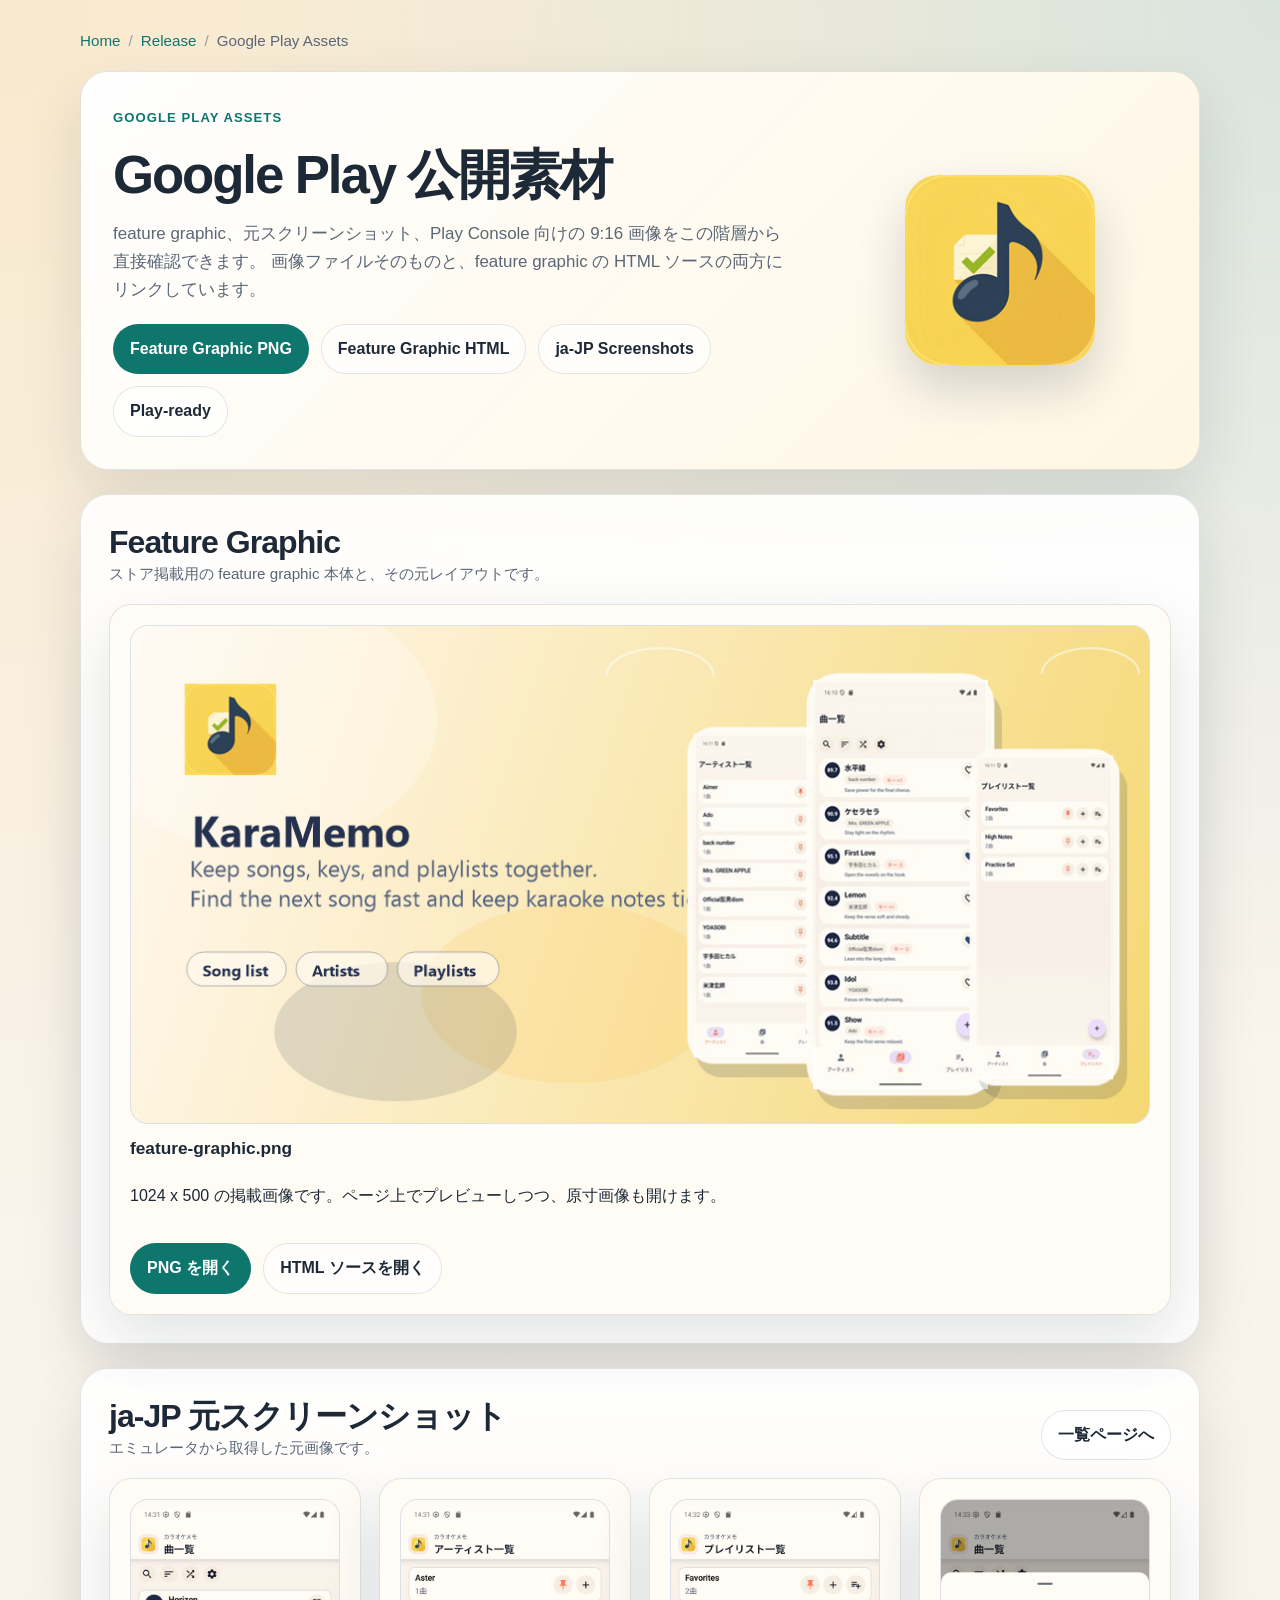
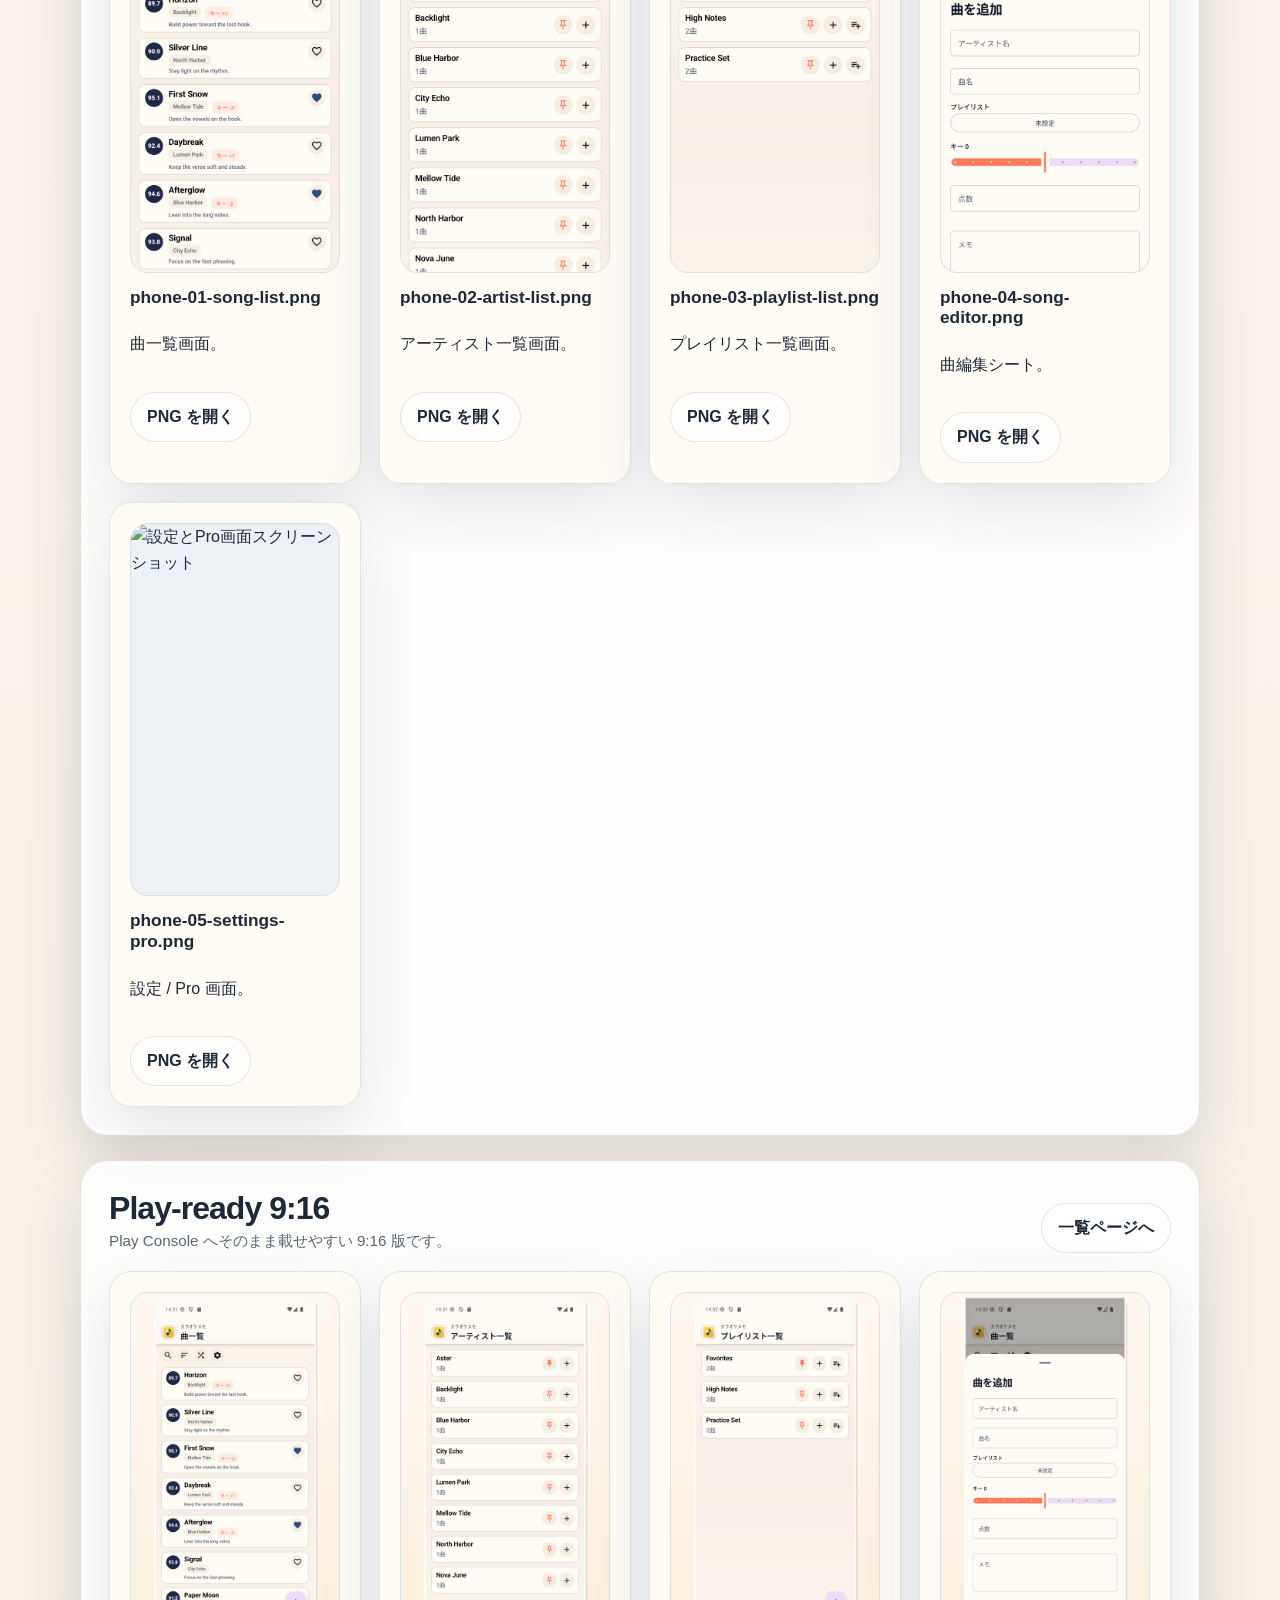
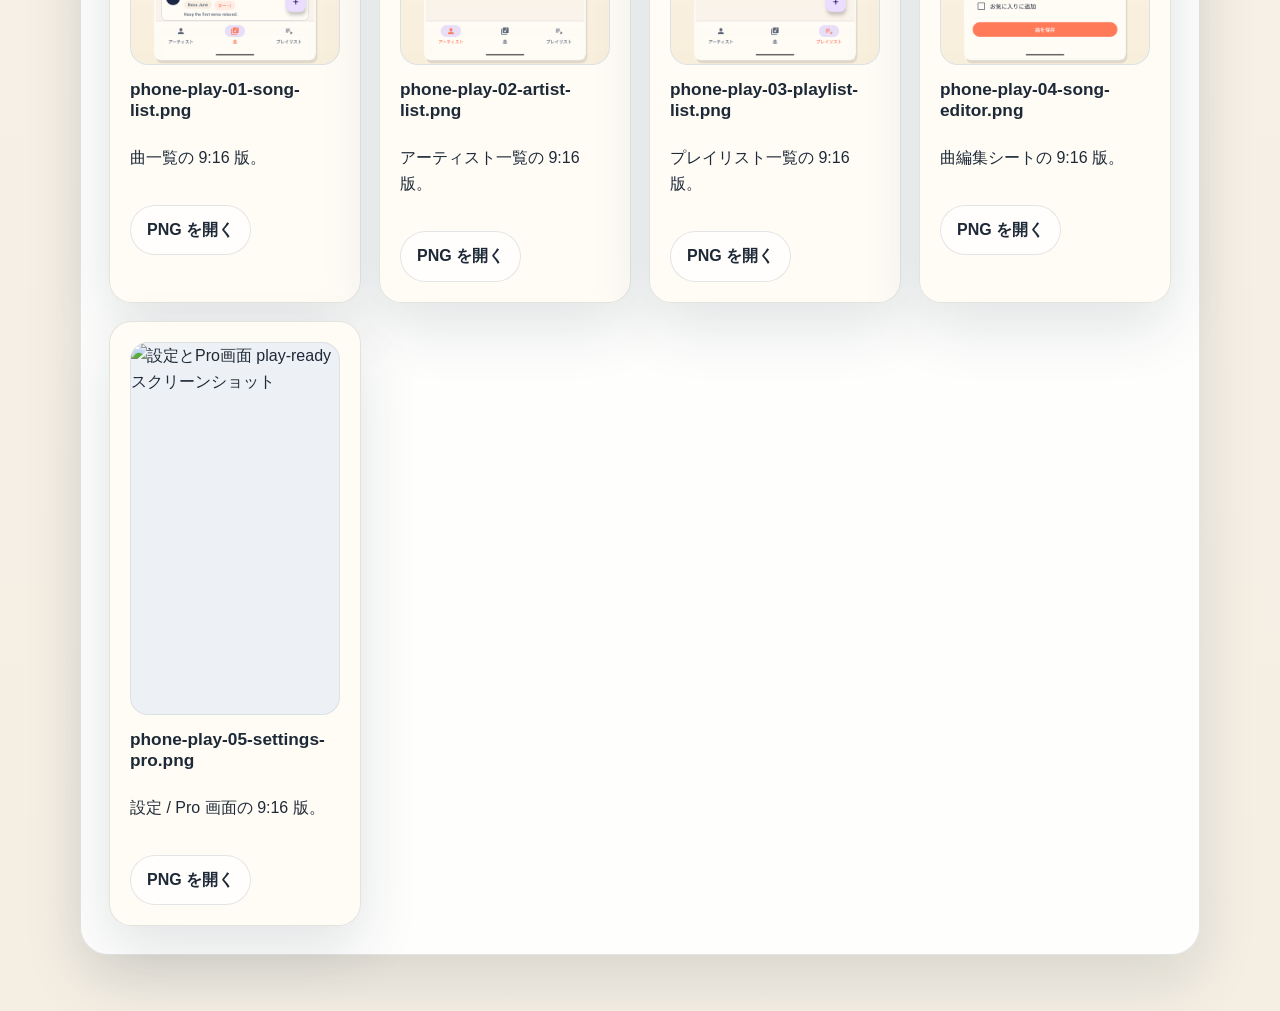
==== docs/release/assets/google-play/index.html @ 76bfd626 "Add GitHub Pages for Play release assets" ====
<!DOCTYPE html>
<html lang="ja">
<head>
  <meta charset="utf-8">
  <meta name="viewport" content="width=device-width, initial-scale=1">
  <title>KaraMemo Google Play Assets</title>
  <meta name="description" content="KaraMemo の Google Play 公開アセット一覧です。">
  <link rel="icon" type="image/png" href="./app-icon.png">
  <link rel="stylesheet" href="../../../assets/site.css">
</head>
<body>
  <main>
    <nav class="breadcrumb" aria-label="Breadcrumb">
      <a href="../../../index.html">Home</a>
      <span class="sep">/</span>
      <a href="../../index.html">Release</a>
      <span class="sep">/</span>
      <span>Google Play Assets</span>
    </nav>

    <header class="hero">
      <div class="hero-copy">
        <div class="eyebrow">Google Play Assets</div>
        <h1>Google Play 公開素材</h1>
        <p class="lede">
          feature graphic、元スクリーンショット、Play Console 向けの 9:16 画像をこの階層から直接確認できます。
          画像ファイルそのものと、feature graphic の HTML ソースの両方にリンクしています。
        </p>
        <div class="actions">
          <a class="button" href="./feature-graphic.png">Feature Graphic PNG</a>
          <a class="button secondary" href="./feature-graphic.html">Feature Graphic HTML</a>
          <a class="button secondary" href="./ja-JP/index.html">ja-JP Screenshots</a>
          <a class="button secondary" href="./ja-JP/play-ready/index.html">Play-ready</a>
        </div>
      </div>

      <div class="hero-media">
        <img class="hero-icon" src="./app-icon.png" alt="KaraMemo app icon">
      </div>
    </header>

    <section class="section">
      <div class="section-head">
        <div>
          <h2>Feature Graphic</h2>
          <p class="note">ストア掲載用の feature graphic 本体と、その元レイアウトです。</p>
        </div>
      </div>

      <div class="asset-grid">
        <article class="asset-card wide">
          <img class="feature-image" src="./feature-graphic.png" alt="KaraMemo Google Play feature graphic preview">
          <h3>feature-graphic.png</h3>
          <p>1024 x 500 の掲載画像です。ページ上でプレビューしつつ、原寸画像も開けます。</p>
          <div class="actions">
            <a class="button" href="./feature-graphic.png">PNG を開く</a>
            <a class="button secondary" href="./feature-graphic.html">HTML ソースを開く</a>
          </div>
        </article>
      </div>
    </section>

    <section class="section">
      <div class="section-head">
        <div>
          <h2>ja-JP 元スクリーンショット</h2>
          <p class="note">エミュレータから取得した元画像です。</p>
        </div>
        <a class="button secondary" href="./ja-JP/index.html">一覧ページへ</a>
      </div>

      <div class="asset-grid">
        <article class="asset-card">
          <img src="./ja-JP/phone-01-song-list.png" alt="曲一覧スクリーンショット">
          <h3>phone-01-song-list.png</h3>
          <p>曲一覧画面。</p>
          <div class="actions"><a class="button secondary" href="./ja-JP/phone-01-song-list.png">PNG を開く</a></div>
        </article>

        <article class="asset-card">
          <img src="./ja-JP/phone-02-artist-list.png" alt="アーティスト一覧スクリーンショット">
          <h3>phone-02-artist-list.png</h3>
          <p>アーティスト一覧画面。</p>
          <div class="actions"><a class="button secondary" href="./ja-JP/phone-02-artist-list.png">PNG を開く</a></div>
        </article>

        <article class="asset-card">
          <img src="./ja-JP/phone-03-playlist-list.png" alt="プレイリスト一覧スクリーンショット">
          <h3>phone-03-playlist-list.png</h3>
          <p>プレイリスト一覧画面。</p>
          <div class="actions"><a class="button secondary" href="./ja-JP/phone-03-playlist-list.png">PNG を開く</a></div>
        </article>

        <article class="asset-card">
          <img src="./ja-JP/phone-04-song-editor.png" alt="曲編集スクリーンショット">
          <h3>phone-04-song-editor.png</h3>
          <p>曲編集シート。</p>
          <div class="actions"><a class="button secondary" href="./ja-JP/phone-04-song-editor.png">PNG を開く</a></div>
        </article>

        <article class="asset-card">
          <img src="./ja-JP/phone-05-settings-pro.png" alt="設定とPro画面スクリーンショット">
          <h3>phone-05-settings-pro.png</h3>
          <p>設定 / Pro 画面。</p>
          <div class="actions"><a class="button secondary" href="./ja-JP/phone-05-settings-pro.png">PNG を開く</a></div>
        </article>
      </div>
    </section>

    <section class="section">
      <div class="section-head">
        <div>
          <h2>Play-ready 9:16</h2>
          <p class="note">Play Console へそのまま載せやすい 9:16 版です。</p>
        </div>
        <a class="button secondary" href="./ja-JP/play-ready/index.html">一覧ページへ</a>
      </div>

      <div class="asset-grid">
        <article class="asset-card">
          <img src="./ja-JP/play-ready/phone-play-01-song-list.png" alt="曲一覧 play-ready スクリーンショット">
          <h3>phone-play-01-song-list.png</h3>
          <p>曲一覧の 9:16 版。</p>
          <div class="actions"><a class="button secondary" href="./ja-JP/play-ready/phone-play-01-song-list.png">PNG を開く</a></div>
        </article>

        <article class="asset-card">
          <img src="./ja-JP/play-ready/phone-play-02-artist-list.png" alt="アーティスト一覧 play-ready スクリーンショット">
          <h3>phone-play-02-artist-list.png</h3>
          <p>アーティスト一覧の 9:16 版。</p>
          <div class="actions"><a class="button secondary" href="./ja-JP/play-ready/phone-play-02-artist-list.png">PNG を開く</a></div>
        </article>

        <article class="asset-card">
          <img src="./ja-JP/play-ready/phone-play-03-playlist-list.png" alt="プレイリスト一覧 play-ready スクリーンショット">
          <h3>phone-play-03-playlist-list.png</h3>
          <p>プレイリスト一覧の 9:16 版。</p>
          <div class="actions"><a class="button secondary" href="./ja-JP/play-ready/phone-play-03-playlist-list.png">PNG を開く</a></div>
        </article>

        <article class="asset-card">
          <img src="./ja-JP/play-ready/phone-play-04-song-editor.png" alt="曲編集 play-ready スクリーンショット">
          <h3>phone-play-04-song-editor.png</h3>
          <p>曲編集シートの 9:16 版。</p>
          <div class="actions"><a class="button secondary" href="./ja-JP/play-ready/phone-play-04-song-editor.png">PNG を開く</a></div>
        </article>

        <article class="asset-card">
          <img src="./ja-JP/play-ready/phone-play-05-settings-pro.png" alt="設定とPro画面 play-ready スクリーンショット">
          <h3>phone-play-05-settings-pro.png</h3>
          <p>設定 / Pro 画面の 9:16 版。</p>
          <div class="actions"><a class="button secondary" href="./ja-JP/play-ready/phone-play-05-settings-pro.png">PNG を開く</a></div>
        </article>
      </div>
    </section>
  </main>
</body>
</html>
---- docs/assets/site.css ----
:root {
  color-scheme: light;
  --bg: #f5efe5;
  --bg-alt: #fffaf2;
  --card: rgba(255, 255, 255, 0.9);
  --card-strong: rgba(255, 252, 246, 0.96);
  --ink: #1e2937;
  --muted: #5b6676;
  --accent: #0f766e;
  --accent-strong: #0b5d57;
  --warm: #f2b544;
  --border: rgba(30, 41, 55, 0.12);
  --shadow: 0 24px 60px rgba(20, 38, 58, 0.12);
}

* {
  box-sizing: border-box;
}

html {
  scroll-behavior: smooth;
}

body {
  margin: 0;
  color: var(--ink);
  font-family: "Aptos", "Segoe UI", "Yu Gothic UI", "Hiragino Sans", sans-serif;
  line-height: 1.65;
  background:
    radial-gradient(circle at top left, rgba(242, 181, 68, 0.2), transparent 28%),
    radial-gradient(circle at top right, rgba(15, 118, 110, 0.14), transparent 24%),
    linear-gradient(180deg, #fbf6ef 0%, #f4eee3 100%);
}

a {
  color: var(--accent);
  text-decoration: none;
}

a:hover {
  color: var(--accent-strong);
}

img {
  max-width: 100%;
}

code {
  font-family: Consolas, "Courier New", monospace;
  padding: 0.1em 0.4em;
  border-radius: 0.45em;
  background: rgba(30, 41, 55, 0.08);
}

main {
  width: min(1120px, calc(100% - 32px));
  margin: 0 auto;
  padding: 28px 0 56px;
}

.breadcrumb {
  display: flex;
  flex-wrap: wrap;
  gap: 8px;
  align-items: center;
  margin-bottom: 18px;
  color: var(--muted);
  font-size: 0.95rem;
}

.breadcrumb .sep {
  color: rgba(91, 102, 118, 0.6);
}

.hero,
.section,
.asset-card {
  border: 1px solid var(--border);
  background: var(--card);
  box-shadow: var(--shadow);
}

.hero,
.section {
  border-radius: 28px;
}

.hero {
  padding: 32px;
  display: grid;
  gap: 24px;
  background:
    linear-gradient(135deg, rgba(255, 255, 255, 0.96), rgba(255, 246, 226, 0.95)),
    var(--card);
}

.hero-copy {
  min-width: 0;
}

.hero-media {
  display: flex;
  align-items: center;
  justify-content: center;
}

.hero-icon {
  width: min(190px, 48vw);
  border-radius: 34px;
  box-shadow: 0 24px 48px rgba(28, 41, 60, 0.18);
}

.eyebrow {
  display: inline-flex;
  align-items: center;
  gap: 8px;
  margin-bottom: 14px;
  color: var(--accent);
  font-weight: 800;
  letter-spacing: 0.08em;
  text-transform: uppercase;
  font-size: 0.82rem;
}

h1,
h2,
h3 {
  margin: 0;
  line-height: 1.2;
}

h1 {
  font-size: clamp(2rem, 5vw, 3.3rem);
  letter-spacing: -0.04em;
}

h2 {
  font-size: clamp(1.35rem, 3vw, 2rem);
  letter-spacing: -0.03em;
}

h3 {
  font-size: 1.08rem;
}

p {
  margin: 0;
}

.lede {
  margin-top: 14px;
  font-size: 1.06rem;
  color: var(--muted);
  max-width: 72ch;
}

.note {
  color: var(--muted);
  font-size: 0.95rem;
}

.meta {
  color: var(--muted);
  font-size: 0.95rem;
}

.actions {
  display: flex;
  flex-wrap: wrap;
  gap: 12px;
  margin-top: 20px;
}

.button {
  display: inline-flex;
  align-items: center;
  justify-content: center;
  gap: 8px;
  padding: 11px 16px;
  border-radius: 999px;
  border: 1px solid transparent;
  background: var(--accent);
  color: #ffffff;
  font-weight: 700;
  transition: transform 120ms ease, background 120ms ease;
}

.button:hover {
  color: #ffffff;
  background: var(--accent-strong);
  transform: translateY(-1px);
}

.button.secondary {
  background: rgba(255, 255, 255, 0.72);
  border-color: var(--border);
  color: var(--ink);
}

.button.secondary:hover {
  background: #ffffff;
  color: var(--ink);
}

.section {
  padding: 28px;
  margin-top: 24px;
}

.section-head {
  display: flex;
  flex-wrap: wrap;
  align-items: flex-end;
  justify-content: space-between;
  gap: 12px;
  margin-bottom: 18px;
}

.grid,
.asset-grid {
  display: grid;
  gap: 18px;
}

.grid {
  grid-template-columns: repeat(auto-fit, minmax(230px, 1fr));
}

.asset-grid {
  grid-template-columns: repeat(auto-fit, minmax(220px, 1fr));
}

.card,
.asset-card {
  border-radius: 22px;
  padding: 20px;
}

.card {
  border: 1px solid var(--border);
  background: var(--card-strong);
}

.card p,
.asset-card p {
  margin-top: 10px;
}

.asset-card {
  overflow: hidden;
  display: flex;
  flex-direction: column;
  gap: 14px;
  background: var(--card-strong);
}

.asset-card img {
  display: block;
  width: 100%;
  border-radius: 18px;
  background: #edf1f5;
  border: 1px solid rgba(30, 41, 55, 0.08);
  object-fit: cover;
  object-position: top center;
  aspect-ratio: 9 / 16;
}

.asset-card .feature-image,
.asset-card .icon-image {
  aspect-ratio: auto;
  object-fit: contain;
}

.asset-card.wide {
  grid-column: 1 / -1;
}

.badge-row {
  display: flex;
  flex-wrap: wrap;
  gap: 10px;
  margin-top: 14px;
}

.badge {
  display: inline-flex;
  align-items: center;
  padding: 6px 10px;
  border-radius: 999px;
  background: rgba(15, 118, 110, 0.1);
  color: var(--accent-strong);
  font-size: 0.86rem;
  font-weight: 700;
}

.two-column {
  display: grid;
  gap: 18px;
}

.footer-note {
  margin-top: 22px;
  color: var(--muted);
  font-size: 0.92rem;
}

@media (min-width: 860px) {
  .hero {
    grid-template-columns: minmax(0, 1.35fr) minmax(220px, 0.65fr);
    align-items: center;
  }

  .two-column {
    grid-template-columns: 1fr 1fr;
  }
}

@media (max-width: 640px) {
  main {
    width: min(100% - 20px, 1120px);
    padding-top: 16px;
  }

  .hero,
  .section,
  .card,
  .asset-card {
    border-radius: 22px;
  }

  .hero,
  .section {
    padding: 22px;
  }
}
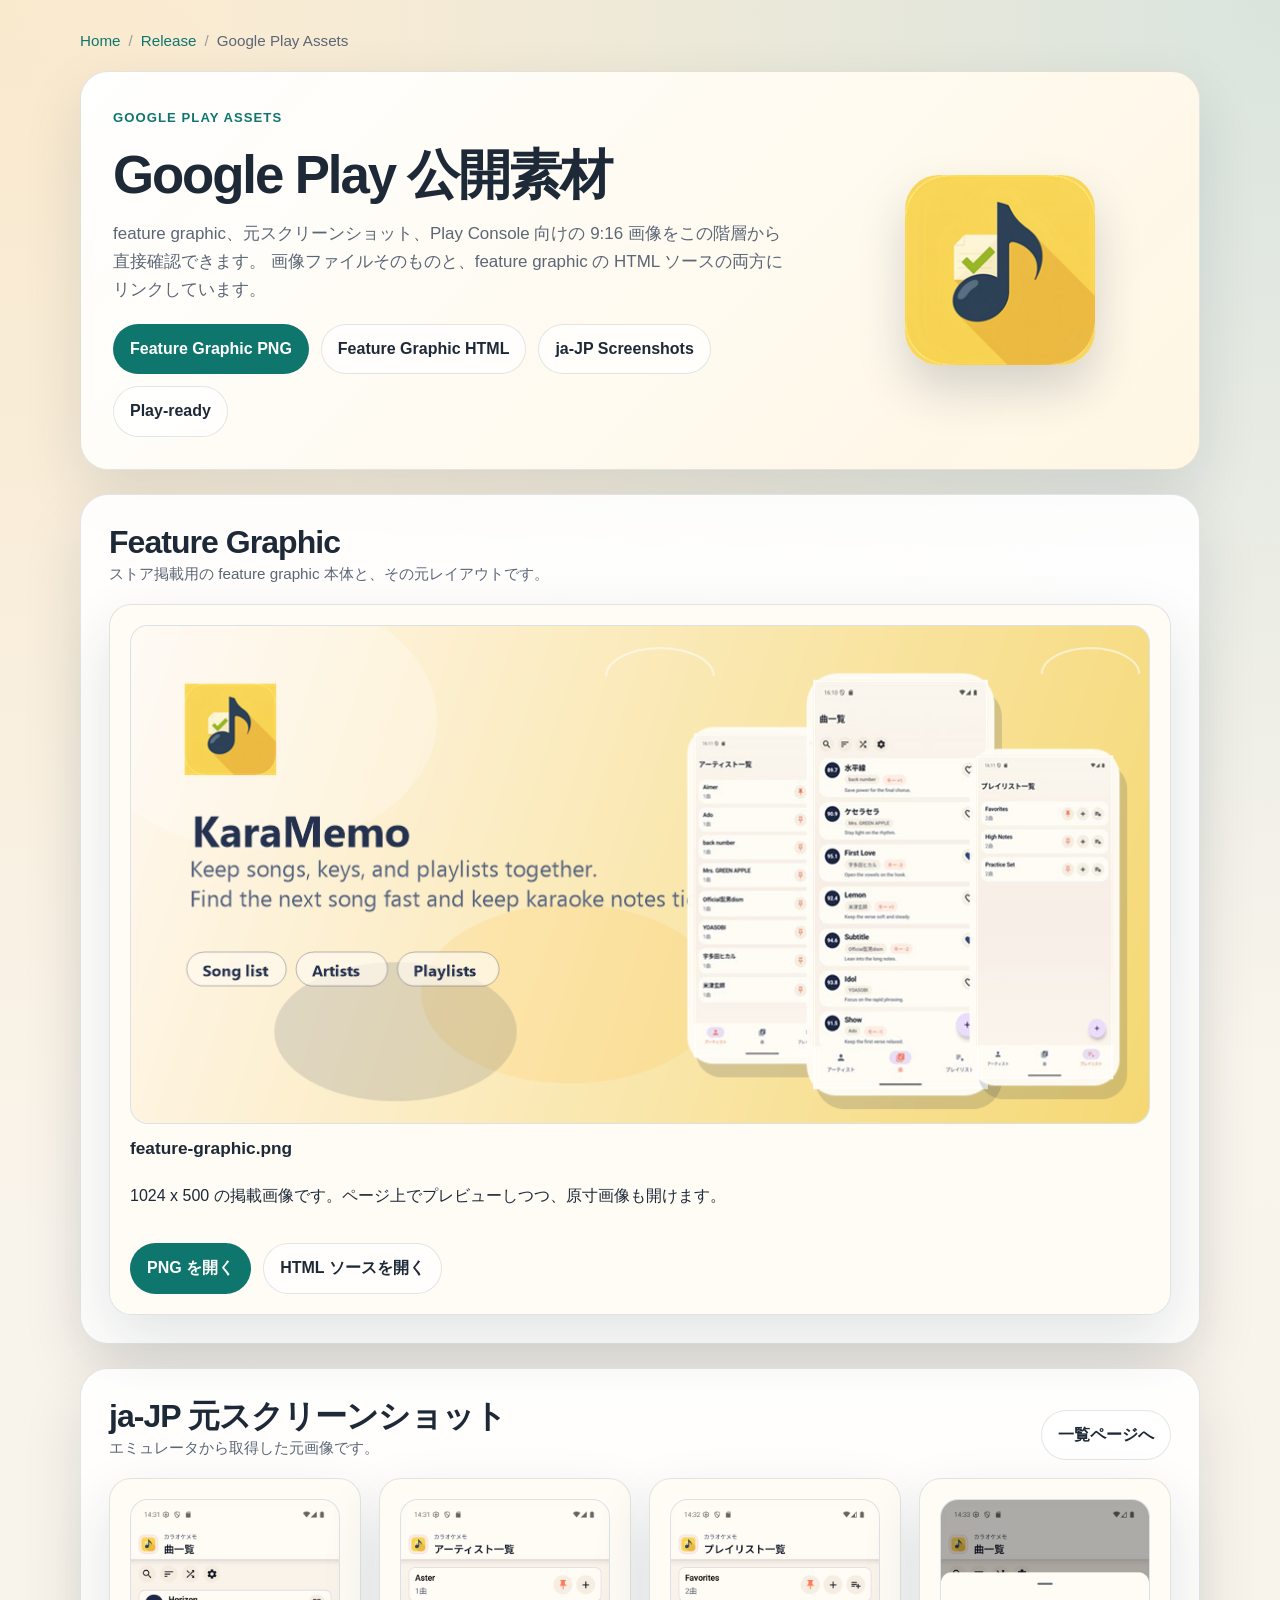
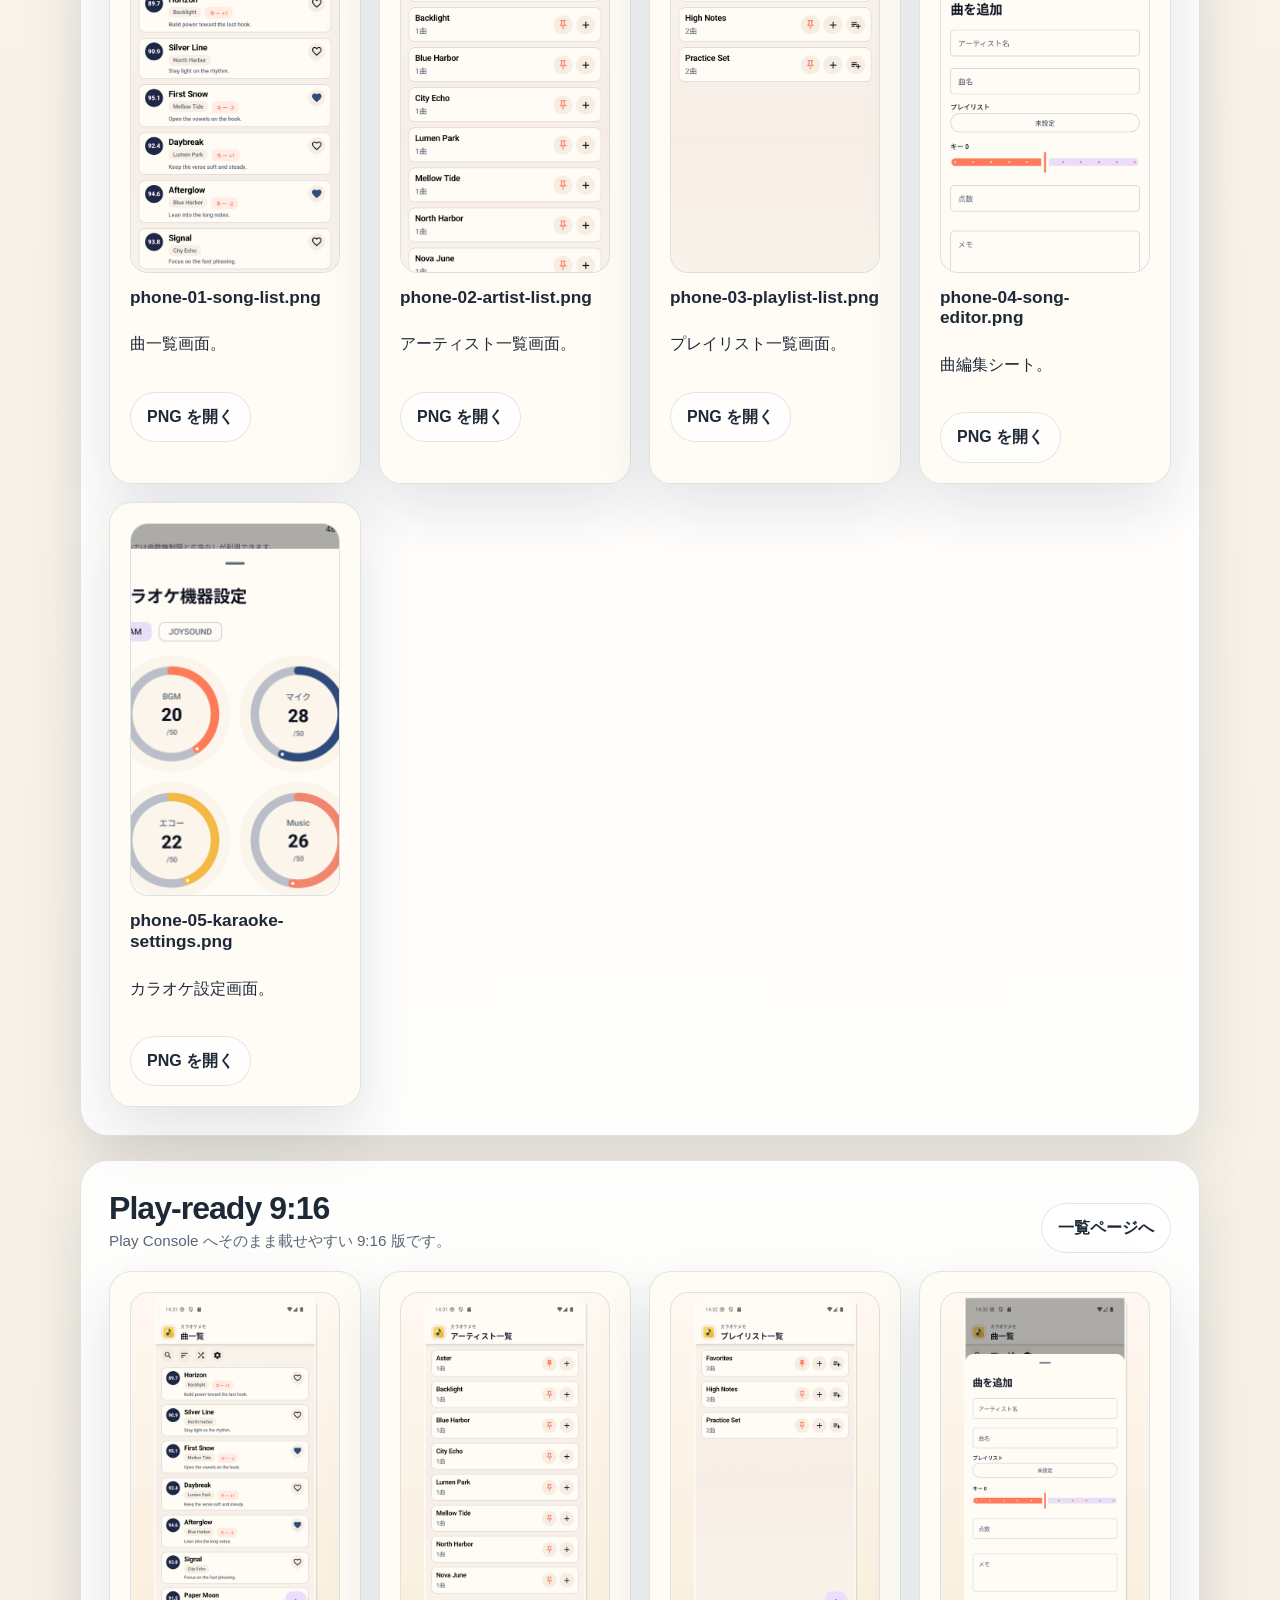
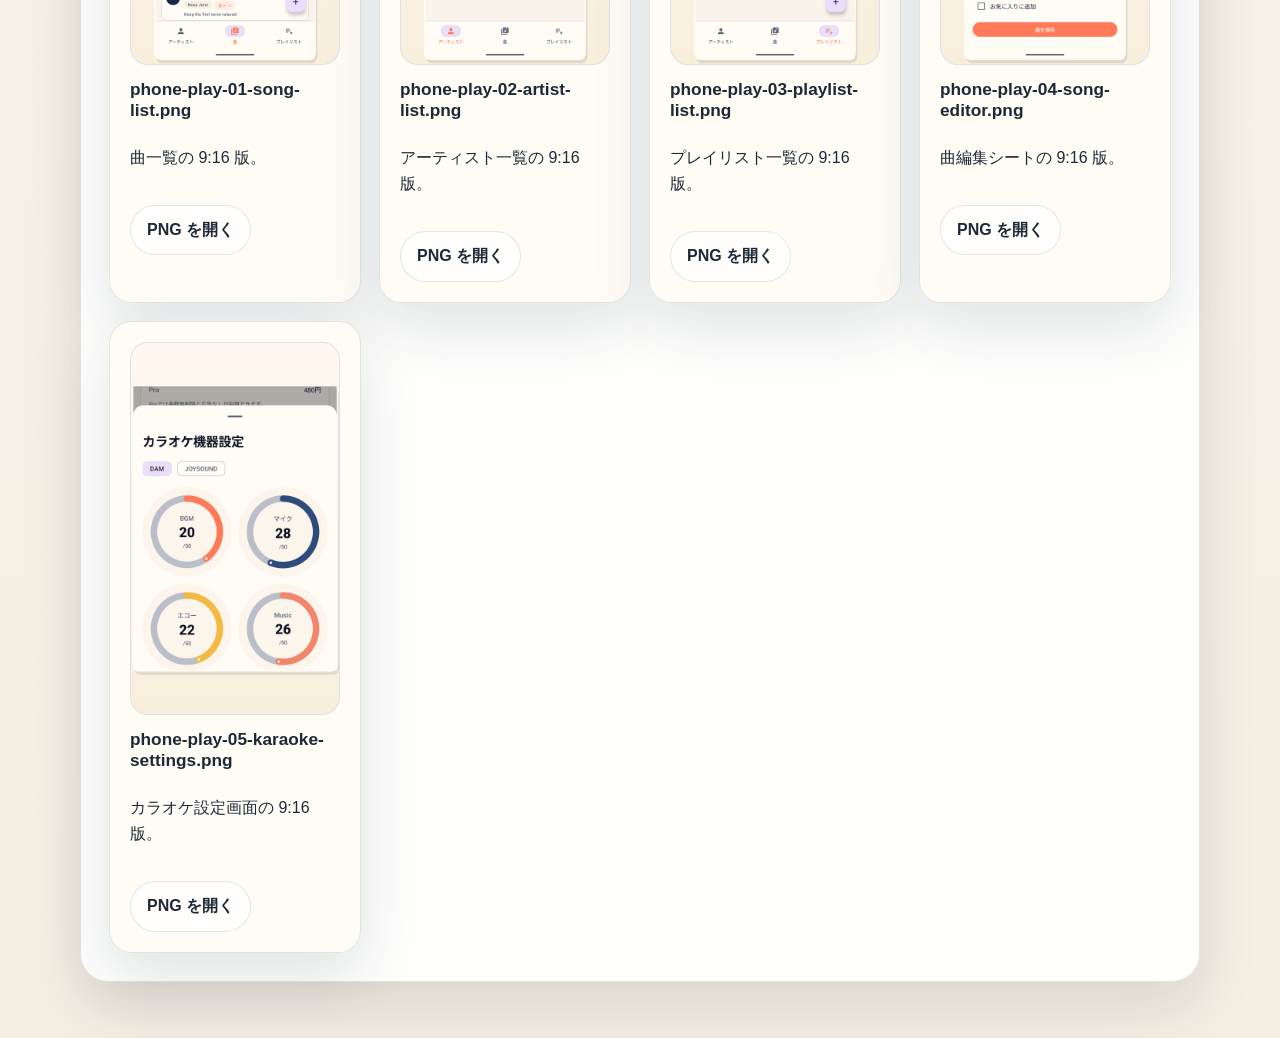
==== commit 194f2642: "Fix GitHub Pages screenshot links" ====
--- a/docs/release/assets/google-play/index.html
+++ b/docs/release/assets/google-play/index.html
@@ -99,10 +99,10 @@
         </article>
 
         <article class="asset-card">
-          <img src="./ja-JP/phone-05-settings-pro.png" alt="設定とPro画面スクリーンショット">
-          <h3>phone-05-settings-pro.png</h3>
-          <p>設定 / Pro 画面。</p>
-          <div class="actions"><a class="button secondary" href="./ja-JP/phone-05-settings-pro.png">PNG を開く</a></div>
+          <img src="./ja-JP/phone-05-karaoke-settings.png" alt="カラオケ設定画面スクリーンショット">
+          <h3>phone-05-karaoke-settings.png</h3>
+          <p>カラオケ設定画面。</p>
+          <div class="actions"><a class="button secondary" href="./ja-JP/phone-05-karaoke-settings.png">PNG を開く</a></div>
         </article>
       </div>
     </section>
@@ -146,10 +146,10 @@
         </article>
 
         <article class="asset-card">
-          <img src="./ja-JP/play-ready/phone-play-05-settings-pro.png" alt="設定とPro画面 play-ready スクリーンショット">
-          <h3>phone-play-05-settings-pro.png</h3>
-          <p>設定 / Pro 画面の 9:16 版。</p>
-          <div class="actions"><a class="button secondary" href="./ja-JP/play-ready/phone-play-05-settings-pro.png">PNG を開く</a></div>
+          <img src="./ja-JP/play-ready/phone-play-05-karaoke-settings.png" alt="カラオケ設定画面 play-ready スクリーンショット">
+          <h3>phone-play-05-karaoke-settings.png</h3>
+          <p>カラオケ設定画面の 9:16 版。</p>
+          <div class="actions"><a class="button secondary" href="./ja-JP/play-ready/phone-play-05-karaoke-settings.png">PNG を開く</a></div>
         </article>
       </div>
     </section>
